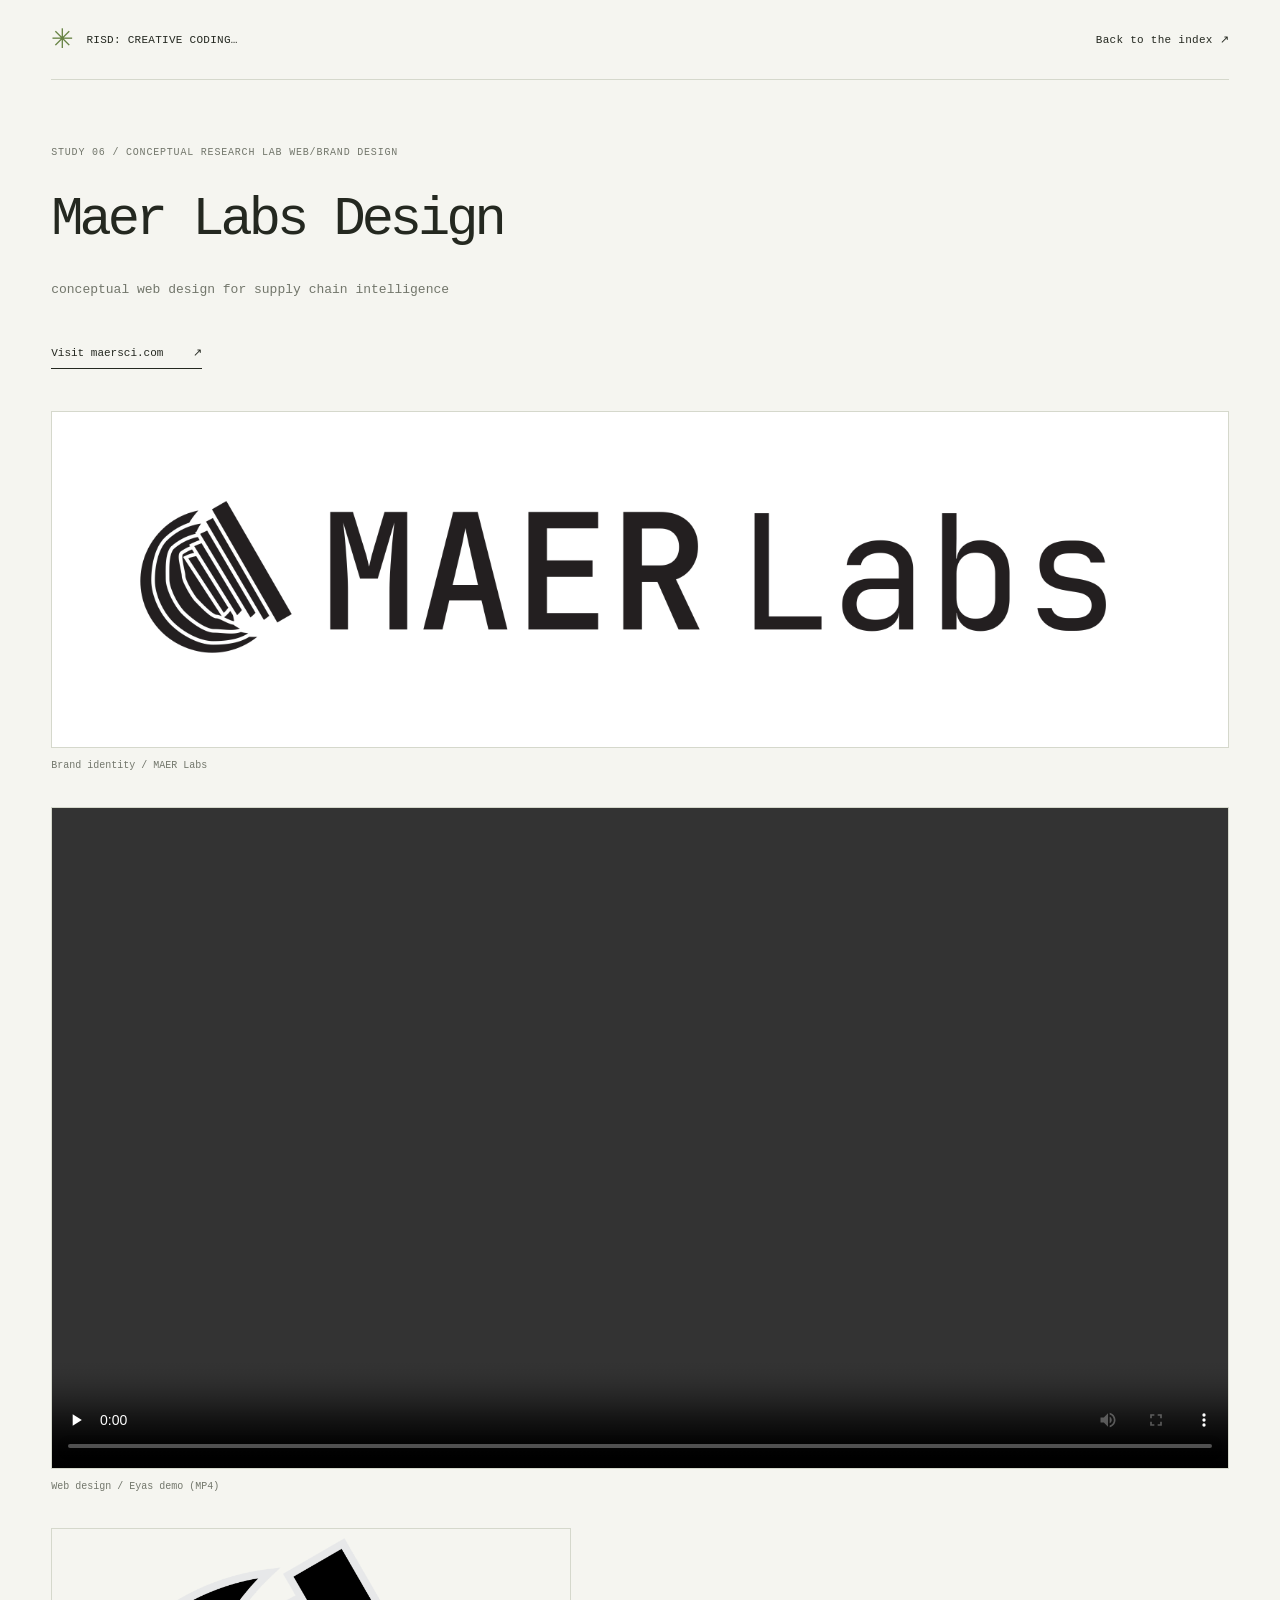
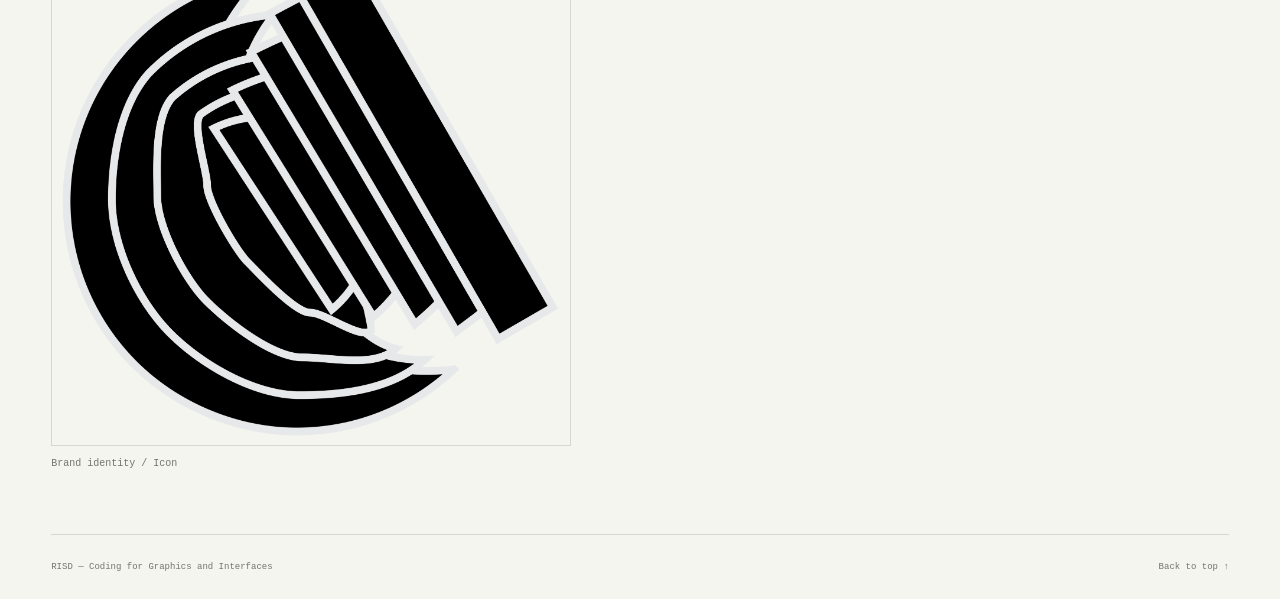
==== maer-labs-design.html @ 4dc237f9 "Add Maer Labs design project to RISD studies" ====
<!DOCTYPE html>
<html lang="en">
<head>
  <meta charset="UTF-8">
  <meta name="viewport" content="width=device-width, initial-scale=1">
  <meta name="description" content="conceptual web design for supply chain intelligence">
  <meta name="theme-color" content="#f5f5f0">
  <title>Maer Labs Design — RISD</title>
  <link rel="stylesheet" href="assets/home.css">
</head>
<body id="top">
  <a class="skip-link" href="#project">Skip to project</a>
  <header class="site-header">
    <a class="wordmark" href="index.html" aria-label="RISD Coding for Graphics and Interfaces home"><span class="mark" aria-hidden="true">✳</span> RISD: CREATIVE CODING…</a>
    <nav aria-label="Main navigation"><a href="index.html#assignments">Back to the index ↗</a></nav>
  </header>
  <main class="project" id="project">
    <p class="eyebrow">Study 06 / Conceptual Research Lab Web/brand Design</p>
    <h1>Maer Labs Design</h1>
    <p class="project-description">conceptual web design for supply chain intelligence</p>
    <p class="project-website"><a class="index-link" href="https://www.maersci.com" target="_blank" rel="noopener noreferrer">Visit maersci.com <span aria-hidden="true">↗</span><span class="sr-only"> (opens in a new tab)</span></a></p>
    <div class="project-gallery maer-gallery">
      <figure><a href="MAER/MAERLogo.png" aria-label="Open MAER Labs logo at full size"><img class="maer-logo" src="MAER/MAERLogo.png" alt="MAER Labs logo with a geometric black emblem and wordmark" fetchpriority="high"></a><figcaption>Brand identity / MAER Labs</figcaption></figure>
      <figure><video controls playsinline preload="none" aria-label="Maer Labs website demo"><source src="MAER/EyasDemo.mp4" type="video/mp4">Your browser does not support embedded video. <a href="MAER/EyasDemo.mp4">Download the website demo</a>.</video><figcaption>Web design / <a href="MAER/EyasDemo.mp4">Eyas demo (MP4)</a></figcaption></figure>
      <figure class="maer-icon"><a href="MAER/MAERIcon2.png" aria-label="Open MAER brand icon at full size"><img src="MAER/MAERIcon2.png" loading="lazy" alt="MAER brand icon formed from overlapping black curved and diagonal shapes"></a><figcaption>Brand identity / Icon</figcaption></figure>
    </div>
  </main>
  <footer><span>RISD — Coding for Graphics and Interfaces</span><a href="#top">Back to top ↑</a></footer>
</body>
</html>
---- assets/home.css ----
/* Proto Mono will be used when installed. To ship it on the web, add your
   licensed WOFF2 file and add its url() to src below. No font is downloaded. */
@font-face {
  font-family: 'Proto Mono';
  src: local('Proto Mono'), local('ProtoMono-Regular'), local('Proto Mono Regular');
  font-display: swap;
}
:root { --paper:#f5f5f0; --ink:#242820; --muted:#72766b; --line:#d5d8cc; --accent:#678344; --mono:'Proto Mono','SFMono-Regular',Consolas,'Liberation Mono',monospace; }
* { box-sizing:border-box; }
html { scroll-behavior:smooth; scroll-padding-top:40px; }
body { margin:0; background:var(--paper); color:var(--ink); font-family:var(--mono); -webkit-font-smoothing:antialiased; }
a { color:inherit; text-decoration:none; }
button { font:inherit; }
a:focus-visible,button:focus-visible { outline:2px solid var(--accent); outline-offset:6px; }
::selection { background:#d6e5c2; color:#222; }
.skip-link { position:fixed; top:10px; left:10px; z-index:10; background:var(--ink); color:white; padding:14px; transform:translateY(-160%); }
.skip-link:focus { transform:none; }
.site-header { margin:0 4vw; padding:26px 0; display:flex; align-items:center; justify-content:space-between; border-bottom:1px solid var(--line); font-size:11px; letter-spacing:.025em; }
.wordmark { display:flex; align-items:center; gap:12px; }
.mark { font:27px/1 sans-serif; color:var(--accent); }
.count { color:var(--muted); margin:0 18px 0 7px; }
.hero { position:relative; min-height:calc(100svh - 82px); padding:65px 4vw 88px; display:grid; grid-template-columns:1fr 1.04fr; align-items:center; gap:3vw; }
.eyebrow { display:flex; align-items:center; gap:9px; margin:0; font-size:10px; line-height:1.6; text-transform:uppercase; letter-spacing:.08em; color:var(--muted); }
.status-dot { display:inline-block; width:6px; height:6px; border-radius:50%; background:var(--accent); }
h1 { font-size:clamp(32px,4.2vw,72px); line-height:1.09; font-weight:400; letter-spacing:-.075em; margin:30px 0 28px; }
h1 > span:not(.title-dot) { font-size:1em; line-height:1.09; }
.title-dot { color:var(--accent); font-size:1.4em; }
.index-link { display:inline-flex; gap:30px; align-items:center; border-bottom:1px solid var(--ink); padding:0 0 9px; font-size:11px; }
.index-link span { transition:transform .2s; }
.index-link:hover span { transform:translateY(3px); }
.hero-art { min-width:0; }
.art-caption { display:flex; align-items:center; justify-content:space-between; gap:10px; text-transform:uppercase; font-size:9px; letter-spacing:.06em; margin-bottom:15px; color:var(--muted); }
#motion-toggle { padding:6px 0 6px 8px; background:none; border:0; color:var(--ink); cursor:pointer; font-size:9px; text-transform:uppercase; letter-spacing:.04em; }
#motion-toggle span { margin-left:10px; }
.hero-stage { position:relative; aspect-ratio:1.17; overflow:hidden; background:white; }
iframe { display:block; width:100%; height:100%; border:0; pointer-events:none; }
.corner { position:absolute; width:12px; height:12px; border-color:#88947b; border-style:solid; pointer-events:none; }
.top-left { left:0;top:0;border-width:1px 0 0 1px; }.top-right { right:0;top:0;border-width:1px 1px 0 0; }
.bottom-left { left:0;bottom:0;border-width:0 0 1px 1px; }.bottom-right { right:0;bottom:0;border-width:0 1px 1px 0; }
.art-footnote { display:flex; align-items:center; justify-content:space-between; font-size:9px; line-height:1.8; padding:15px 0 0; }
.muted { color:var(--muted); }
.hero-bottom { position:absolute; bottom:28px; left:4vw; right:4vw; display:flex; justify-content:flex-end; color:var(--muted); font-size:9px; text-transform:uppercase; letter-spacing:.05em; }
.assignments { border-top:1px solid var(--line); padding:86px 4vw 65px; }
.section-heading { display:flex; justify-content:space-between; align-items:end; gap:20px; margin-bottom:42px; }
h2 { font-size:clamp(25px,3.4vw,46px); font-weight:400; letter-spacing:-.055em; margin:13px 0 0; }
.section-note { font-size:10px; color:var(--muted); line-height:1.8; margin:0 0 3px; }
.study-grid { display:grid; grid-template-columns:repeat(3,minmax(0,1fr)); gap:26px; }
.study { display:block; min-width:0; }
.study-preview { position:relative; aspect-ratio:1.28; overflow:hidden; background:white; border:1px solid var(--line); transition:border-color .2s; }
.preview-one { background:#113d42; }.preview-two { background:#ecece4; }
.preview-number { position:absolute; top:14px; left:14px; font-size:10px; padding:7px 9px; background:#f5f5f0e8; color:var(--ink); border:1px solid #24282020; }
.open-indicator { position:absolute; bottom:12px; right:12px; display:grid; place-items:center; width:33px; height:33px; background:var(--paper); color:var(--ink); border:1px solid var(--line); transition:background .2s,color .2s; }
.study:hover .study-preview,.study:focus-visible .study-preview { border-color:var(--accent); }
.study:hover .open-indicator,.study:focus-visible .open-indicator { background:var(--ink); color:var(--paper); }
.study-meta { display:flex; justify-content:space-between; gap:8px; color:var(--muted); font-size:9px; padding-top:21px; text-transform:uppercase; }
h3 { font-size:18px; font-weight:400; letter-spacing:-.04em; margin:13px 0 10px; }
.study p { color:var(--muted); font-size:11px; line-height:1.8; min-height:40px; max-width:34ch; margin:0; }
.study-link { display:flex; align-items:center; justify-content:space-between; font-size:10px; border-bottom:1px solid var(--line); padding:22px 0 15px; }
.next-study { display:flex; align-items:center; gap:30px; border:1px dashed var(--line); padding:23px 25px; margin-top:45px; }
.next-study p { font-size:11px; color:var(--muted); margin:0; }
.small-orbit { margin-left:auto; font-size:25px; color:#8c967f; }
footer { margin:0 4vw; border-top:1px solid var(--line); display:flex; justify-content:space-between; gap:20px; padding:27px 0; font-size:9px; color:var(--muted); }
.noscript-note { margin:20px 4vw; font-size:12px; }
@media(min-width:1600px) { .hero { gap:6vw; } .hero-stage { max-height:65vh; } }
@media(max-width:850px) { .hero { padding-top:45px; grid-template-columns:1fr 1fr; } h1 { font-size:4.2vw; }.study-grid { gap:16px; } .study-meta { font-size:8px; } h3 { font-size:16px; }.study p{font-size:10px;} }
@media(max-width:640px) {
  .site-header { margin:0 6vw; padding:20px 0; font-size:9px; }.count { margin-right:8px; }.mark{font-size:23px;}
  .hero { min-height:auto; grid-template-columns:1fr; padding:42px 6vw 80px; gap:36px; }
  h1 { font-size:clamp(30px,8vw,50px); margin:22px 0; }h1 > span:not(.title-dot),.title-dot{font-size:1em;}
  .hero-stage{aspect-ratio:1.35;}.hero-bottom{left:6vw;right:6vw;font-size:8px;bottom:25px;}.hero-bottom a{margin-left:auto;}
  .assignments{padding:52px 6vw 40px;}.section-heading{display:block;margin-bottom:30px;}.section-note{margin-top:16px;}.study-grid{grid-template-columns:1fr;gap:38px;}
  .study-preview{aspect-ratio:1.4;}.study-meta{font-size:9px;}h3{font-size:21px;}.study p{font-size:11px;min-height:0;max-width:100%;}.study-link{padding-top:17px;}
  .next-study{padding:20px 16px;gap:16px;}.next-study p{font-size:10px;}.small-orbit{display:none;}
  footer{margin:0 6vw;font-size:8px;flex-wrap:wrap;}
}
@media(prefers-reduced-motion:reduce) { html{scroll-behavior:auto;} *,*::before,*::after{transition:none!important;} }

code { font:inherit; }
.study .equation { max-width:none; min-height:60px; line-height:1.85; overflow-wrap:anywhere; }

.study-preview > img { display:block; width:100%; height:100%; object-fit:cover; }
.project { padding:65px 4vw; max-width:1500px; margin:0 auto; }
.project h1 { max-width:22ch; }
.project-description { color:var(--muted); font-size:13px; line-height:1.8; margin:0 0 42px; }
.project-gallery { display:grid; gap:36px; }
.project-gallery figure { margin:0; }
.project-gallery img { display:block; width:100%; height:auto; border:1px solid var(--line); }
.project-gallery figcaption { margin-top:12px; font-size:10px; color:var(--muted); }
@media(max-width:640px) { .project { padding:42px 6vw; } }

.site-header nav { display:flex; flex-wrap:wrap; justify-content:flex-end; gap:12px 24px; }
.design-preview { aspect-ratio:3 / 4; }
.design-preview > img { object-fit:contain; }
.design-gallery { max-width:900px; margin:0 auto; }
.maer-preview > img { object-fit:contain; padding:8%; }
.project-website { margin:0 0 42px; }
.maer-gallery .maer-logo { padding:6%; background:white; }
.maer-gallery video { display:block; width:100%; aspect-ratio:16 / 9; background:#171717; border:1px solid var(--line); }
.maer-icon { max-width:520px; }
.sr-only { position:absolute; width:1px; height:1px; padding:0; margin:-1px; overflow:hidden; clip:rect(0,0,0,0); white-space:nowrap; border:0; }
@media(max-width:640px) { .site-header { gap:16px; } }
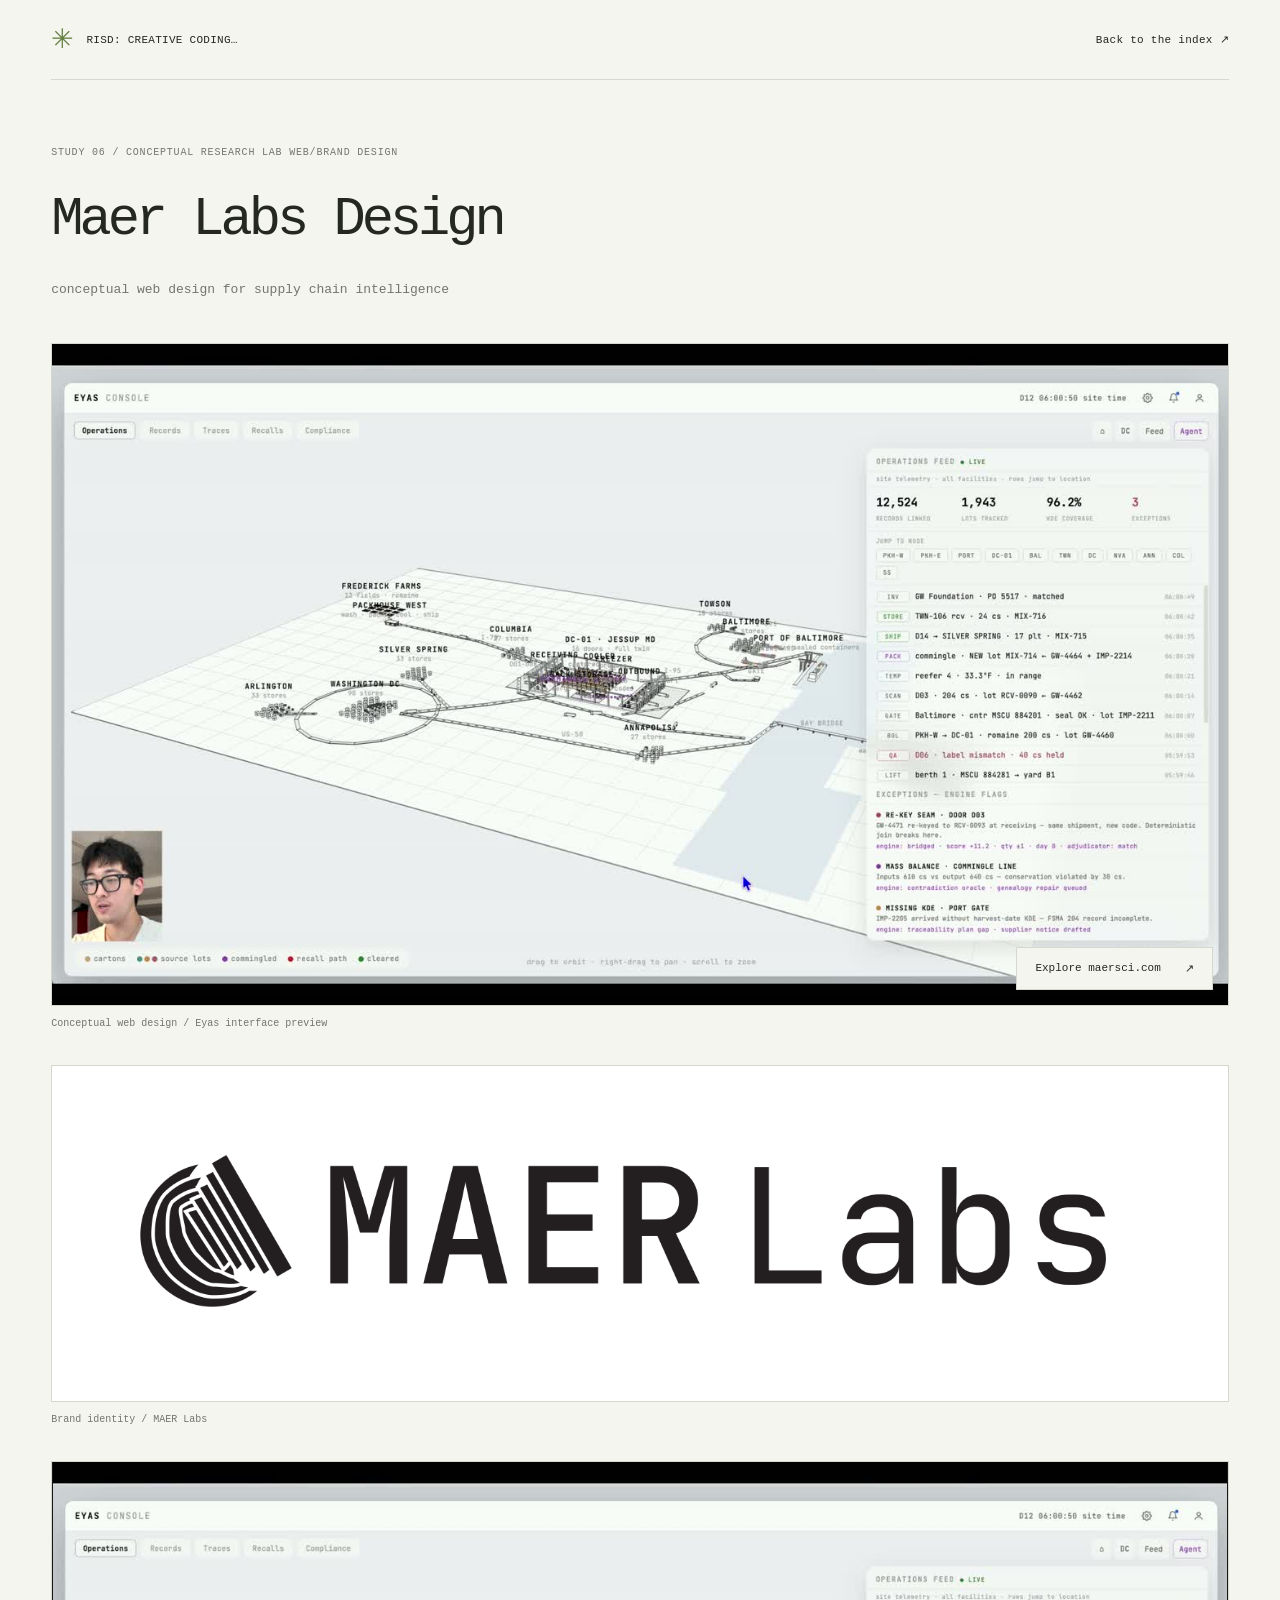
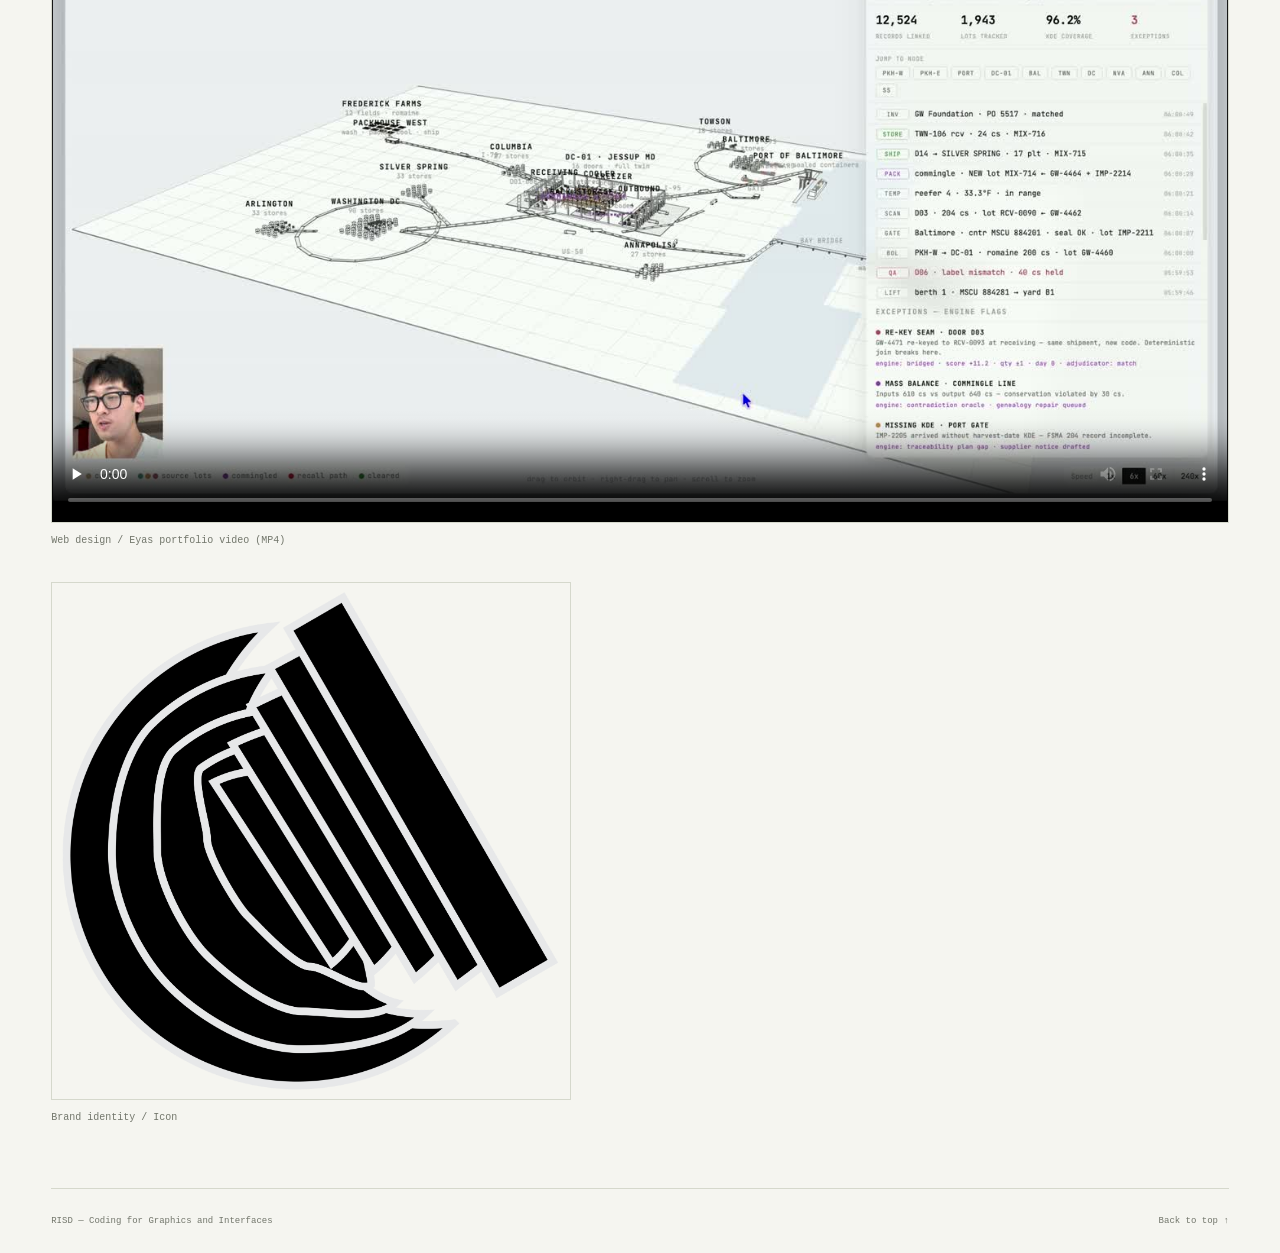
==== commit 993fe166: "Replace Eyas video and add visual website previews" ====
--- a/maer-labs-design.html
+++ b/maer-labs-design.html
@@ -18,10 +18,10 @@
     <p class="eyebrow">Study 06 / Conceptual Research Lab Web/brand Design</p>
     <h1>Maer Labs Design</h1>
     <p class="project-description">conceptual web design for supply chain intelligence</p>
-    <p class="project-website"><a class="index-link" href="https://www.maersci.com" target="_blank" rel="noopener noreferrer">Visit maersci.com <span aria-hidden="true">↗</span><span class="sr-only"> (opens in a new tab)</span></a></p>
     <div class="project-gallery maer-gallery">
-      <figure><a href="MAER/MAERLogo.png" aria-label="Open MAER Labs logo at full size"><img class="maer-logo" src="MAER/MAERLogo.png" alt="MAER Labs logo with a geometric black emblem and wordmark" fetchpriority="high"></a><figcaption>Brand identity / MAER Labs</figcaption></figure>
-      <figure><video controls playsinline preload="none" aria-label="Maer Labs website demo"><source src="MAER/EyasDemo.mp4" type="video/mp4">Your browser does not support embedded video. <a href="MAER/EyasDemo.mp4">Download the website demo</a>.</video><figcaption>Web design / <a href="MAER/EyasDemo.mp4">Eyas demo (MP4)</a></figcaption></figure>
+      <figure><a class="website-preview" href="https://www.maersci.com" target="_blank" rel="noopener noreferrer" aria-label="Visit the Maer Labs website (opens in a new tab)"><img src="MAER/EyasPreview.jpg" alt="Eyas interface preview showing a supply chain map and live operations feed" fetchpriority="high"><span class="website-preview-label">Explore maersci.com <span aria-hidden="true">↗</span></span></a><figcaption>Conceptual web design / Eyas interface preview</figcaption></figure>
+      <figure><a href="MAER/MAERLogo.png" aria-label="Open MAER Labs logo at full size"><img class="maer-logo" src="MAER/MAERLogo.png" alt="MAER Labs logo with a geometric black emblem and wordmark" loading="lazy"></a><figcaption>Brand identity / MAER Labs</figcaption></figure>
+      <figure><video controls playsinline preload="none" poster="MAER/EyasPreview.jpg" aria-label="Eyas portfolio video"><source src="MAER/EyasPortfolio.mp4" type="video/mp4">Your browser does not support embedded video. <a href="MAER/EyasPortfolio.mp4">Download the portfolio video</a>.</video><figcaption>Web design / <a href="MAER/EyasPortfolio.mp4">Eyas portfolio video (MP4)</a></figcaption></figure>
       <figure class="maer-icon"><a href="MAER/MAERIcon2.png" aria-label="Open MAER brand icon at full size"><img src="MAER/MAERIcon2.png" loading="lazy" alt="MAER brand icon formed from overlapping black curved and diagonal shapes"></a><figcaption>Brand identity / Icon</figcaption></figure>
     </div>
   </main>
--- a/assets/home.css
+++ b/assets/home.css
@@ -92,8 +92,10 @@
 .design-preview { aspect-ratio:3 / 4; }
 .design-preview > img { object-fit:contain; }
 .design-gallery { max-width:900px; margin:0 auto; }
-.maer-preview > img { object-fit:contain; padding:8%; }
-.project-website { margin:0 0 42px; }
+.maer-site-preview > img { object-fit:contain; background:#e9eded; }
+.website-preview { position:relative; display:block; }
+.website-preview-label { position:absolute; right:16px; bottom:16px; display:flex; gap:24px; padding:14px 18px; background:var(--paper); border:1px solid var(--line); font-size:11px; }
+.website-preview:hover .website-preview-label,.website-preview:focus-visible .website-preview-label { background:var(--ink); color:var(--paper); }
 .maer-gallery .maer-logo { padding:6%; background:white; }
 .maer-gallery video { display:block; width:100%; aspect-ratio:16 / 9; background:#171717; border:1px solid var(--line); }
 .maer-icon { max-width:520px; }
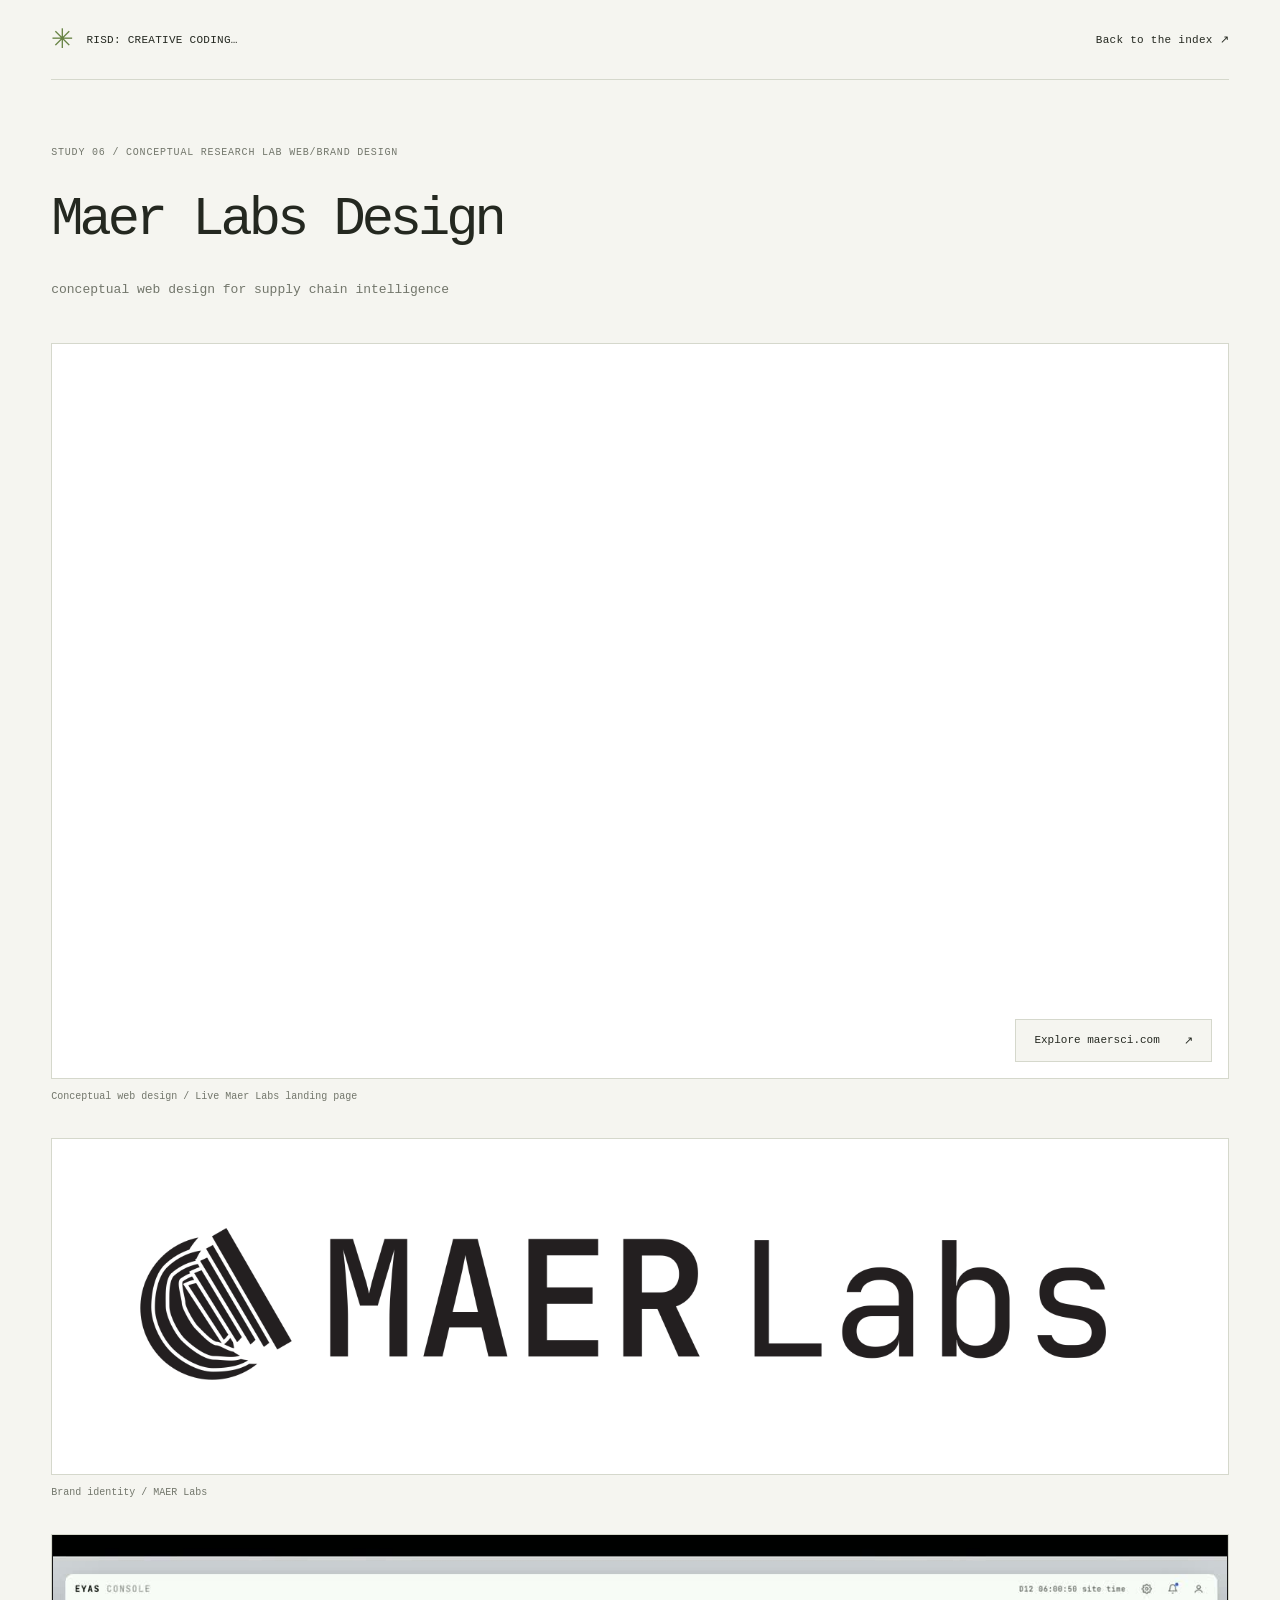
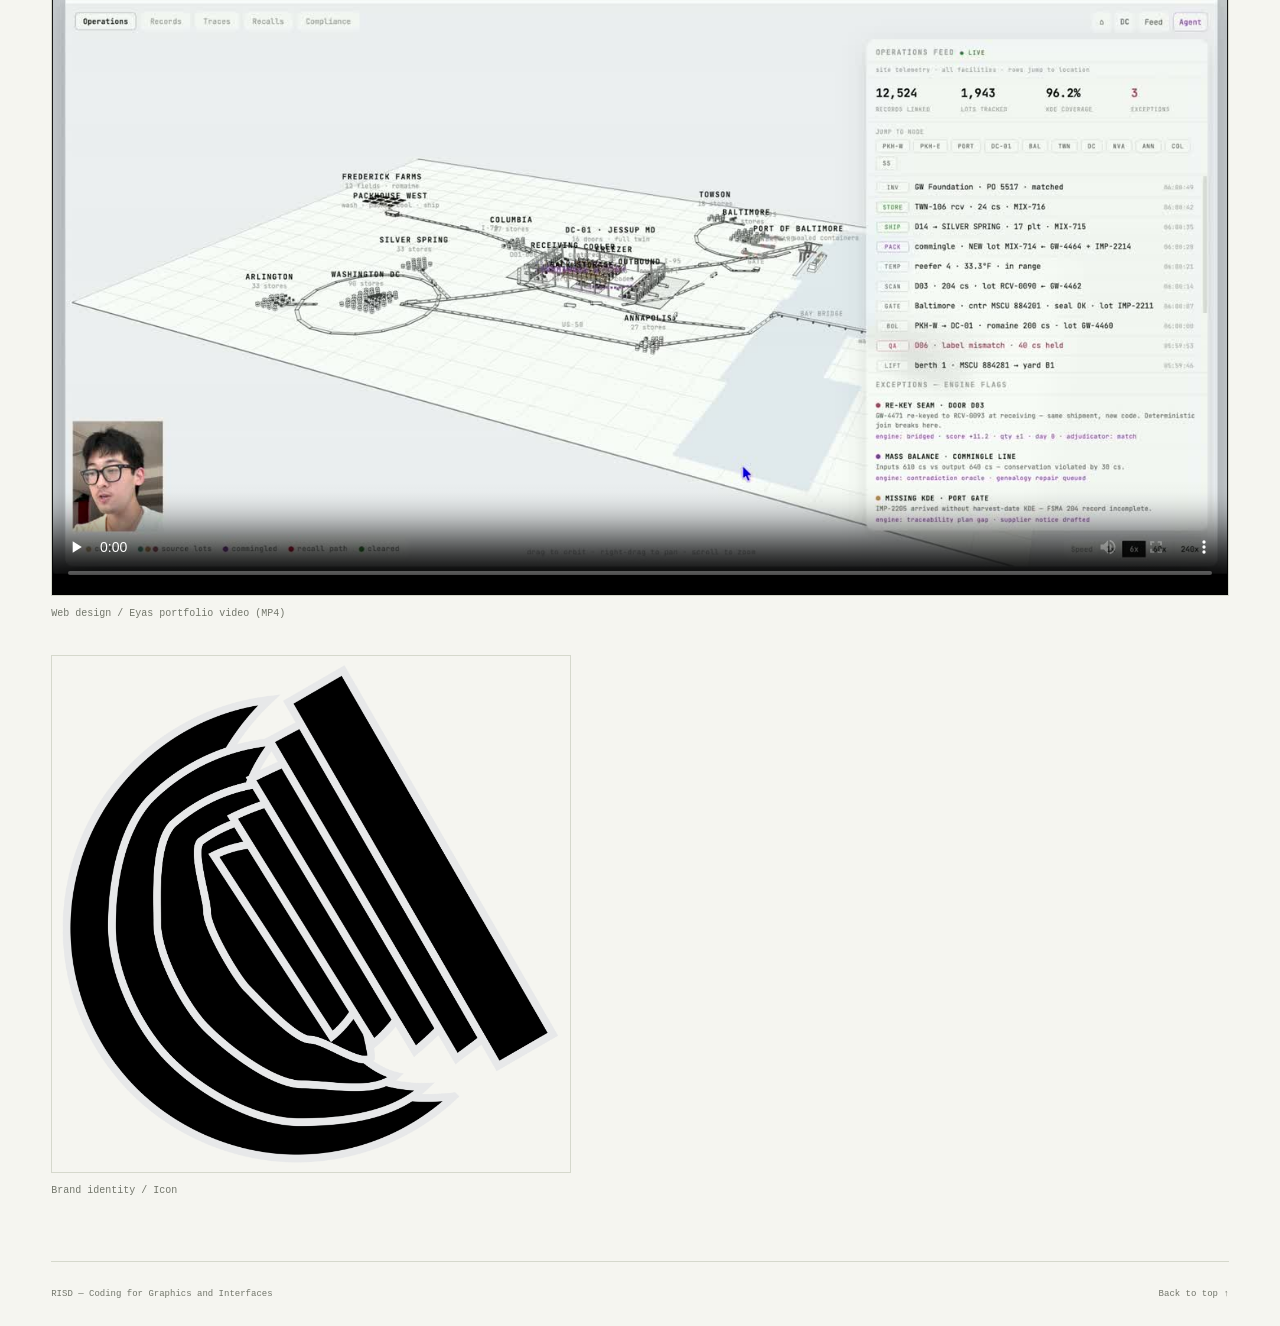
==== commit 9811c37f: "Show live Maer landing page in website previews" ====
--- a/maer-labs-design.html
+++ b/maer-labs-design.html
@@ -19,7 +19,7 @@
     <h1>Maer Labs Design</h1>
     <p class="project-description">conceptual web design for supply chain intelligence</p>
     <div class="project-gallery maer-gallery">
-      <figure><a class="website-preview" href="https://www.maersci.com" target="_blank" rel="noopener noreferrer" aria-label="Visit the Maer Labs website (opens in a new tab)"><img src="MAER/EyasPreview.jpg" alt="Eyas interface preview showing a supply chain map and live operations feed" fetchpriority="high"><span class="website-preview-label">Explore maersci.com <span aria-hidden="true">↗</span></span></a><figcaption>Conceptual web design / Eyas interface preview</figcaption></figure>
+      <figure><a class="website-preview" href="https://www.maersci.com" target="_blank" rel="noopener noreferrer" aria-label="Visit the Maer Labs website (opens in a new tab)"><iframe src="https://www.maersci.com" title="Live Maer Labs landing page preview" loading="lazy" tabindex="-1" aria-hidden="true" allow="camera 'none'; microphone 'none'; geolocation 'none'"></iframe><span class="website-preview-label">Explore maersci.com <span aria-hidden="true">↗</span></span></a><figcaption>Conceptual web design / Live Maer Labs landing page</figcaption></figure>
       <figure><a href="MAER/MAERLogo.png" aria-label="Open MAER Labs logo at full size"><img class="maer-logo" src="MAER/MAERLogo.png" alt="MAER Labs logo with a geometric black emblem and wordmark" loading="lazy"></a><figcaption>Brand identity / MAER Labs</figcaption></figure>
       <figure><video controls playsinline preload="none" poster="MAER/EyasPreview.jpg" aria-label="Eyas portfolio video"><source src="MAER/EyasPortfolio.mp4" type="video/mp4">Your browser does not support embedded video. <a href="MAER/EyasPortfolio.mp4">Download the portfolio video</a>.</video><figcaption>Web design / <a href="MAER/EyasPortfolio.mp4">Eyas portfolio video (MP4)</a></figcaption></figure>
       <figure class="maer-icon"><a href="MAER/MAERIcon2.png" aria-label="Open MAER brand icon at full size"><img src="MAER/MAERIcon2.png" loading="lazy" alt="MAER brand icon formed from overlapping black curved and diagonal shapes"></a><figcaption>Brand identity / Icon</figcaption></figure>
--- a/assets/home.css
+++ b/assets/home.css
@@ -92,8 +92,9 @@
 .design-preview { aspect-ratio:3 / 4; }
 .design-preview > img { object-fit:contain; }
 .design-gallery { max-width:900px; margin:0 auto; }
-.maer-site-preview > img { object-fit:contain; background:#e9eded; }
-.website-preview { position:relative; display:block; }
+.website-preview { position:relative; display:block; aspect-ratio:16 / 10; overflow:hidden; border:1px solid var(--line); background:white; }
+.website-preview > iframe,.maer-site-preview > iframe { width:200%; height:200%; transform:scale(.5); transform-origin:top left; pointer-events:none; }
+.maer-site-preview > iframe { width:300%; height:300%; transform:scale(.333333); }
 .website-preview-label { position:absolute; right:16px; bottom:16px; display:flex; gap:24px; padding:14px 18px; background:var(--paper); border:1px solid var(--line); font-size:11px; }
 .website-preview:hover .website-preview-label,.website-preview:focus-visible .website-preview-label { background:var(--ink); color:var(--paper); }
 .maer-gallery .maer-logo { padding:6%; background:white; }
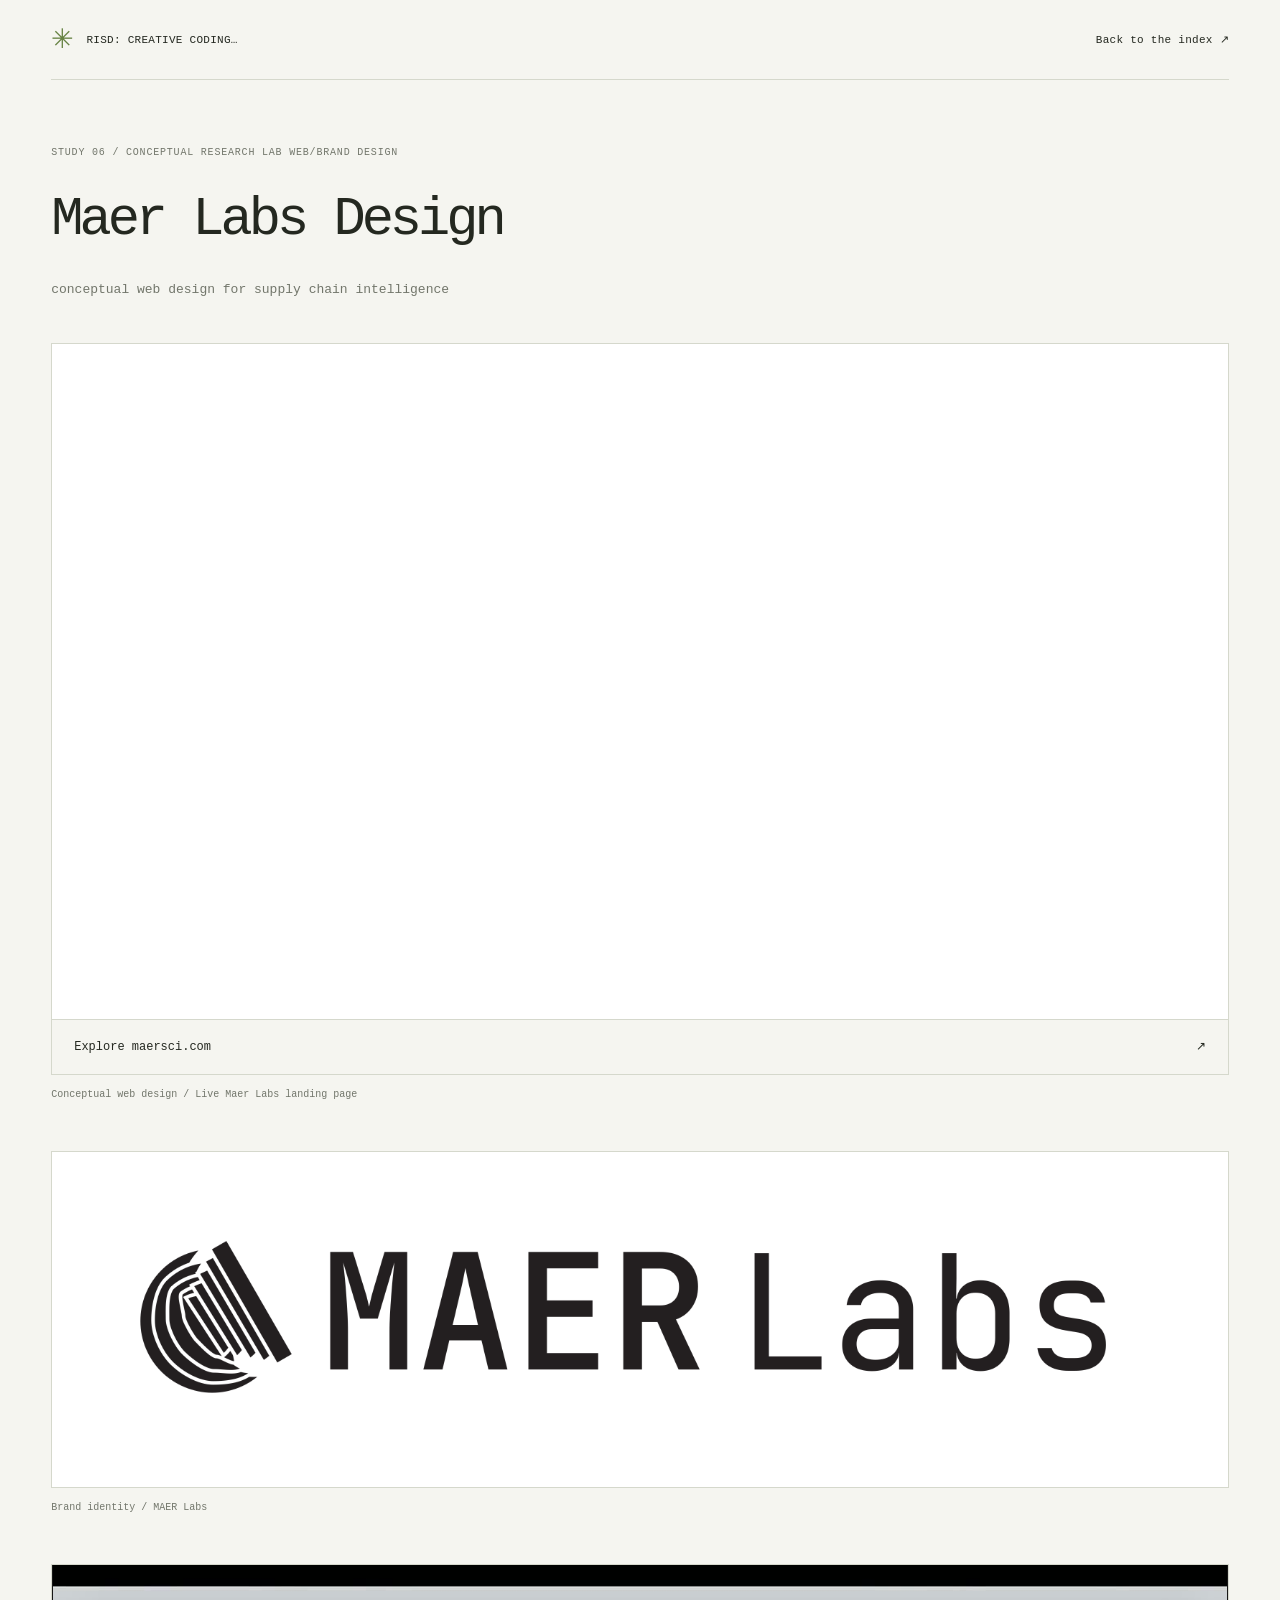
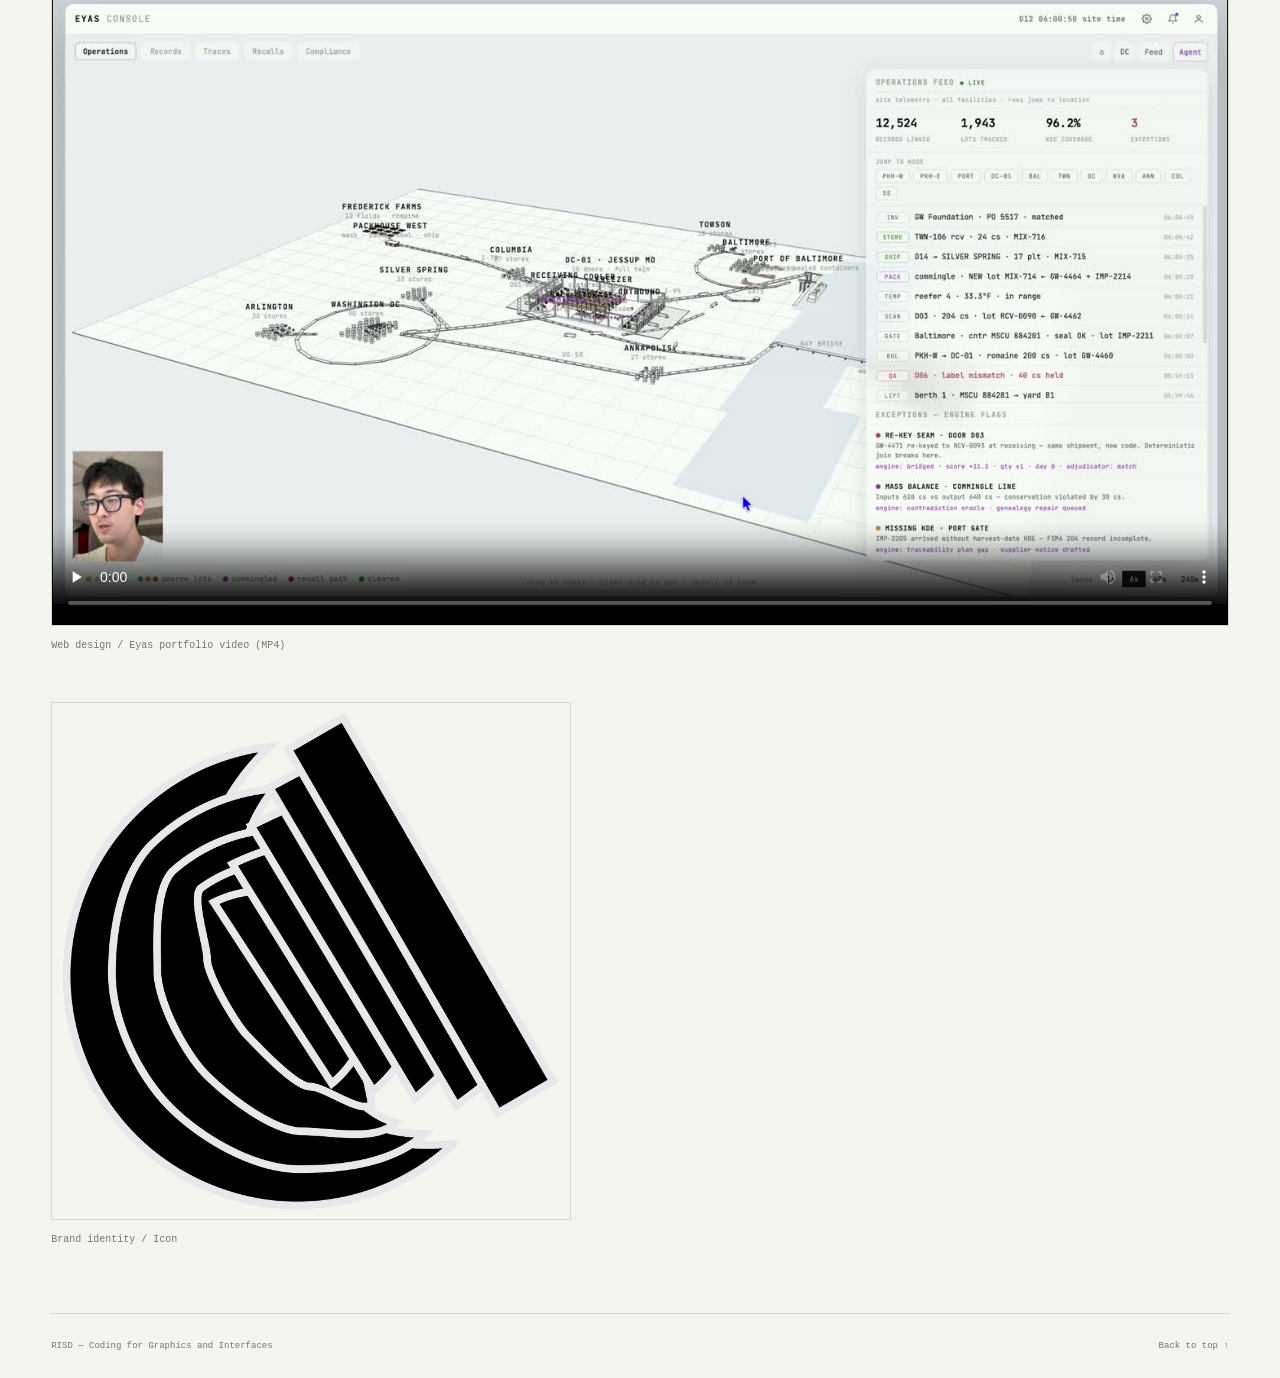
==== commit 67f69bdb: "Enlarge live website preview and prevent gallery overlap" ====
--- a/maer-labs-design.html
+++ b/maer-labs-design.html
@@ -6,7 +6,7 @@
   <meta name="description" content="conceptual web design for supply chain intelligence">
   <meta name="theme-color" content="#f5f5f0">
   <title>Maer Labs Design — RISD</title>
-  <link rel="stylesheet" href="assets/home.css">
+  <link rel="stylesheet" href="assets/home.css?v=maer-preview-2">
 </head>
 <body id="top">
   <a class="skip-link" href="#project">Skip to project</a>
@@ -19,7 +19,7 @@
     <h1>Maer Labs Design</h1>
     <p class="project-description">conceptual web design for supply chain intelligence</p>
     <div class="project-gallery maer-gallery">
-      <figure><a class="website-preview" href="https://www.maersci.com" target="_blank" rel="noopener noreferrer" aria-label="Visit the Maer Labs website (opens in a new tab)"><iframe src="https://www.maersci.com" title="Live Maer Labs landing page preview" loading="lazy" tabindex="-1" aria-hidden="true" allow="camera 'none'; microphone 'none'; geolocation 'none'"></iframe><span class="website-preview-label">Explore maersci.com <span aria-hidden="true">↗</span></span></a><figcaption>Conceptual web design / Live Maer Labs landing page</figcaption></figure>
+      <figure><a class="website-preview" href="https://www.maersci.com" target="_blank" rel="noopener noreferrer" aria-label="Visit the Maer Labs website (opens in a new tab)"><span class="website-preview-window"><iframe src="https://www.maersci.com" title="Live Maer Labs landing page preview" loading="lazy" tabindex="-1" aria-hidden="true" allow="camera 'none'; microphone 'none'; geolocation 'none'"></iframe></span><span class="website-preview-label">Explore maersci.com <span aria-hidden="true">↗</span></span></a><figcaption>Conceptual web design / Live Maer Labs landing page</figcaption></figure>
       <figure><a href="MAER/MAERLogo.png" aria-label="Open MAER Labs logo at full size"><img class="maer-logo" src="MAER/MAERLogo.png" alt="MAER Labs logo with a geometric black emblem and wordmark" loading="lazy"></a><figcaption>Brand identity / MAER Labs</figcaption></figure>
       <figure><video controls playsinline preload="none" poster="MAER/EyasPreview.jpg" aria-label="Eyas portfolio video"><source src="MAER/EyasPortfolio.mp4" type="video/mp4">Your browser does not support embedded video. <a href="MAER/EyasPortfolio.mp4">Download the portfolio video</a>.</video><figcaption>Web design / <a href="MAER/EyasPortfolio.mp4">Eyas portfolio video (MP4)</a></figcaption></figure>
       <figure class="maer-icon"><a href="MAER/MAERIcon2.png" aria-label="Open MAER brand icon at full size"><img src="MAER/MAERIcon2.png" loading="lazy" alt="MAER brand icon formed from overlapping black curved and diagonal shapes"></a><figcaption>Brand identity / Icon</figcaption></figure>
--- a/assets/home.css
+++ b/assets/home.css
@@ -92,11 +92,17 @@
 .design-preview { aspect-ratio:3 / 4; }
 .design-preview > img { object-fit:contain; }
 .design-gallery { max-width:900px; margin:0 auto; }
-.website-preview { position:relative; display:block; aspect-ratio:16 / 10; overflow:hidden; border:1px solid var(--line); background:white; }
-.website-preview > iframe,.maer-site-preview > iframe { width:200%; height:200%; transform:scale(.5); transform-origin:top left; pointer-events:none; }
-.maer-site-preview > iframe { width:300%; height:300%; transform:scale(.333333); }
-.website-preview-label { position:absolute; right:16px; bottom:16px; display:flex; gap:24px; padding:14px 18px; background:var(--paper); border:1px solid var(--line); font-size:11px; }
+/* Keep the live viewport and its link in separate, fully sized rows. */
+.website-preview { display:block; border:1px solid var(--line); background:white; }
+.website-preview-window { position:relative; display:block; height:clamp(560px,75vh,900px); overflow:hidden; }
+.website-preview-window > iframe { position:absolute; inset:0; width:100%; height:100%; pointer-events:none; }
+.maer-site-preview > iframe { position:absolute; top:0; left:0; width:300%; height:300%; transform:scale(.333333); transform-origin:top left; pointer-events:none; }
+.website-preview-label { display:flex; justify-content:space-between; align-items:center; gap:24px; padding:18px 22px; background:var(--paper); border-top:1px solid var(--line); font-size:12px; line-height:1.5; }
 .website-preview:hover .website-preview-label,.website-preview:focus-visible .website-preview-label { background:var(--ink); color:var(--paper); }
+.maer-gallery { gap:48px; }
+.maer-gallery > figure { min-width:0; }
+.maer-gallery figcaption { line-height:1.6; }
+@media(max-width:640px) { .website-preview-window { height:560px; } .website-preview-label { padding:16px; } }
 .maer-gallery .maer-logo { padding:6%; background:white; }
 .maer-gallery video { display:block; width:100%; aspect-ratio:16 / 9; background:#171717; border:1px solid var(--line); }
 .maer-icon { max-width:520px; }
